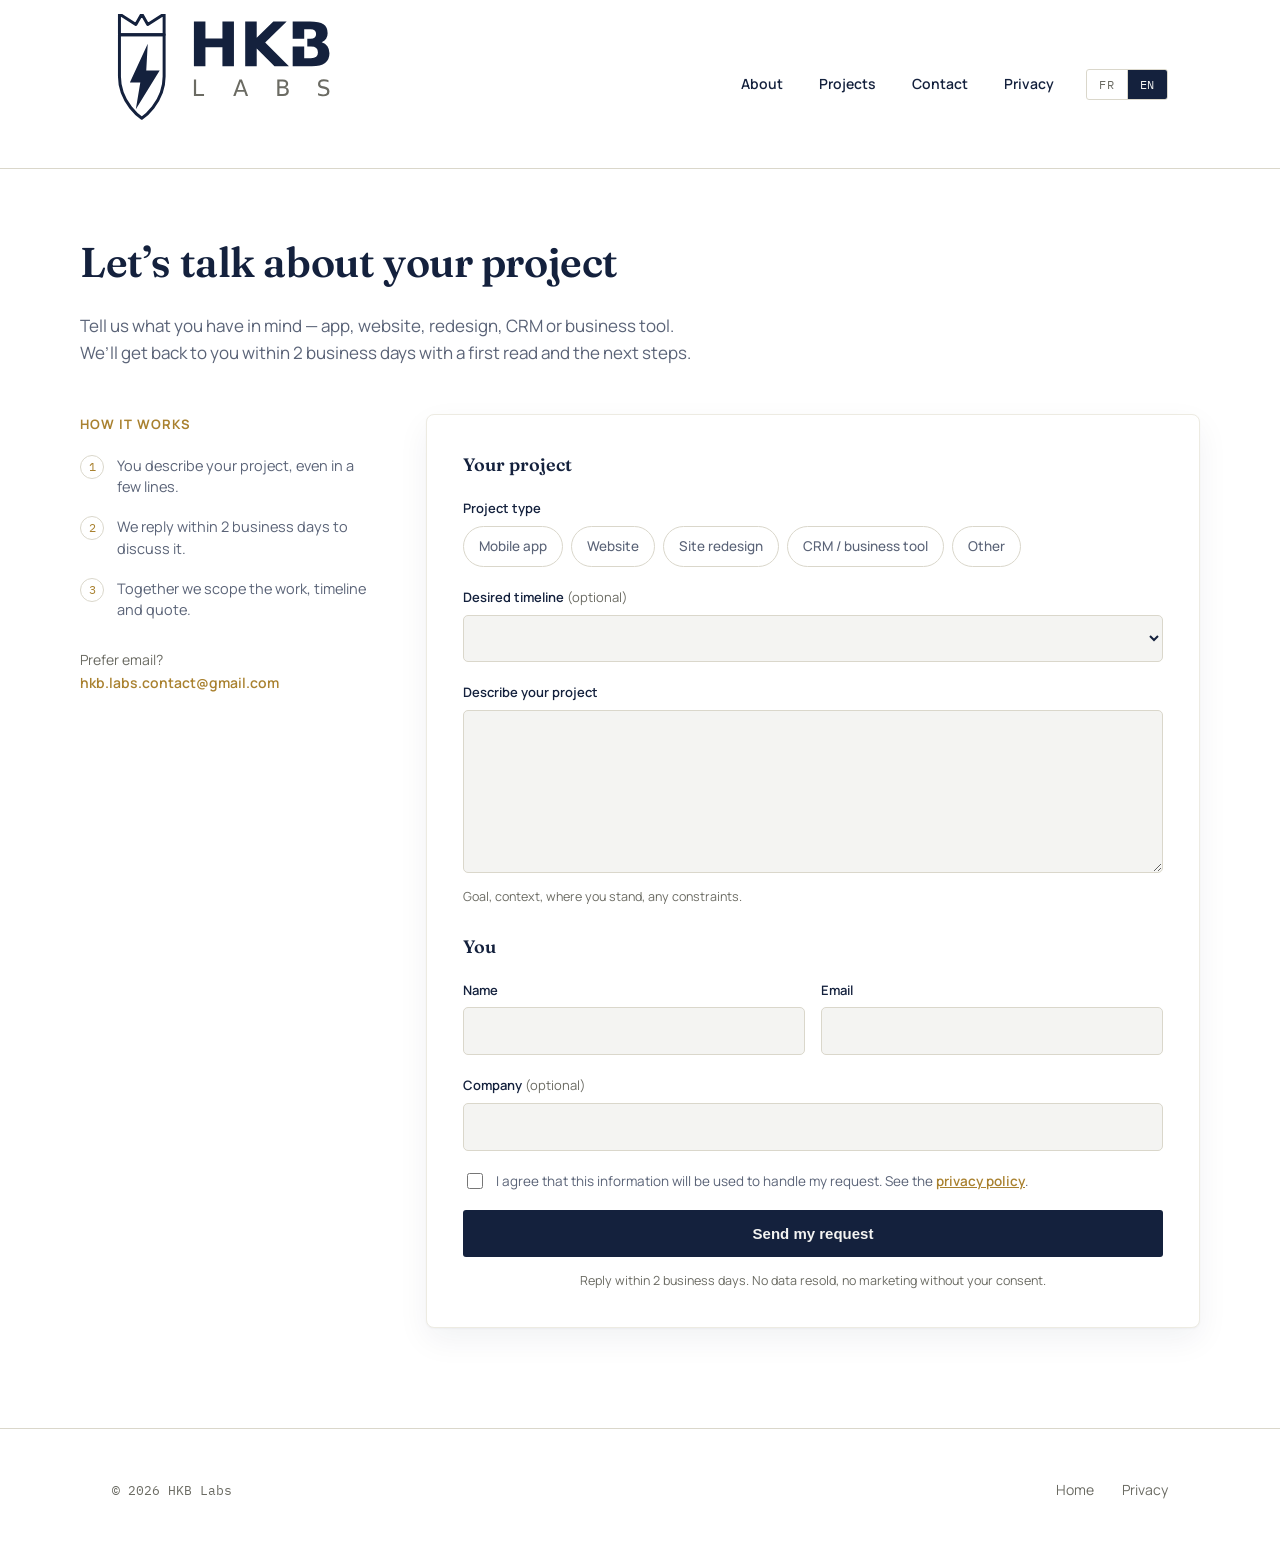
==== contact.html @ b04d3eff "Ajoute la page /contact et le formulaire de demande de devis - contact.html : page dediee bilingue F" ====
<!DOCTYPE html>
<html lang="fr" data-lang="fr">
<head>
<meta charset="UTF-8">
<meta name="viewport" content="width=device-width, initial-scale=1.0">
<title>Demander un devis — HKB Labs</title>
<meta name="description" content="Décrivez votre projet — application, site web, refonte, outil métier. HKB Labs revient vers vous sous 48 h ouvrées.">
<link rel="icon" type="image/svg+xml" href="assets/favicon.svg">
<link rel="stylesheet" href="styles.css">
<script>
  try {
    var l = localStorage.getItem('hkb-lang');
    if (l !== 'fr' && l !== 'en') l = (navigator.language || '').slice(0, 2).toLowerCase() === 'en' ? 'en' : 'fr';
  } catch (e) { var l = 'fr'; }
  document.documentElement.setAttribute('data-lang', l);
  document.documentElement.lang = l;
</script>
</head>
<body>

<header class="site-header">
  <div class="wrap">
    <a href="index.html" class="brand" aria-label="HKB Labs — accueil">
      <svg viewBox="0 0 165.01 94" xmlns="http://www.w3.org/2000/svg" aria-hidden="true">
        <path d="M5 14 L5 0 L16 7 L20 0 L24 7 L35 0 L35 14 Z" fill="none" stroke="#14213D" stroke-width="2" stroke-linejoin="round"/>
        <path d="M5 14 L35 14 L35 42 C35 60 20 70 20 70 C20 70 5 60 5 42 Z" fill="none" stroke="#14213D" stroke-width="2" stroke-linejoin="round"/>
        <path d="M24 20 L12 46 L19 46 L16 64 L32 38 L23 38 Z" fill="#14213D"/>
        <path d="M55.00,5.00 L62.73,5.00 L62.73,16.43 L74.15,16.43 L74.15,5.00 L81.88,5.00 L81.88,35.00 L74.15,35.00 L74.15,22.28 L62.73,22.28 L62.73,35.00 L55.00,35.00 L55.00,5.00 Z M89.44,5.00 L97.17,5.00 L97.17,15.95 L108.32,5.00 L117.30,5.00 L102.86,19.21 L118.79,35.00 L109.11,35.00 L97.17,23.18 L97.17,35.00 L89.44,35.00 L89.44,5.00 Z M133.33,16.62 Q135.17,16.62 136.11,15.81 Q137.05,15.01 137.05,13.44 Q137.05,11.89 136.11,11.08 Q135.17,10.27 133.33,10.27 L129.06,10.27 L129.06,16.62 L133.33,16.62 Z M133.60,29.73 Q135.93,29.73 137.10,28.75 Q138.28,27.77 138.28,25.78 Q138.28,23.83 137.12,22.85 Q135.95,21.88 133.60,21.88 L129.06,21.88 L129.06,29.73 L133.60,29.73 Z M140.79,18.95 Q143.28,19.67 144.64,21.62 Q146.01,23.57 146.01,26.40 Q146.01,30.74 143.08,32.87 Q140.15,35.00 134.16,35.00 L121.32,35.00 L121.32,5.00 L132.94,5.00 Q139.19,5.00 141.99,6.89 Q144.79,8.78 144.79,12.94 Q144.79,15.13 143.76,16.66 Q142.74,18.20 140.79,18.95 Z M121.32,16.62 L131.14,16.62 L131.14,21.88 L121.32,21.88 Z" fill="#14213D" fill-rule="evenodd"/>
        <path d="M55.00,44.06 L56.48,44.06 L56.48,53.76 L61.80,53.76 L61.80,55.00 L55.00,55.00 L55.00,44.06 Z M86.39,45.52 L84.38,50.96 L88.41,50.96 L86.39,45.52 Z M85.56,44.06 L87.23,44.06 L91.40,55.00 L89.86,55.00 L88.87,52.19 L83.94,52.19 L82.94,55.00 L81.38,55.00 L85.56,44.06 Z M112.46,49.78 L112.46,53.78 L114.83,53.78 Q116.03,53.78 116.60,53.29 Q117.18,52.79 117.18,51.78 Q117.18,50.75 116.60,50.27 Q116.03,49.78 114.83,49.78 L112.46,49.78 Z M112.46,45.28 L112.46,48.58 L114.65,48.58 Q115.73,48.58 116.26,48.17 Q116.80,47.76 116.80,46.93 Q116.80,46.10 116.26,45.69 Q115.73,45.28 114.65,45.28 L112.46,45.28 Z M110.98,44.06 L114.76,44.06 Q116.45,44.06 117.37,44.77 Q118.28,45.47 118.28,46.77 Q118.28,47.77 117.81,48.36 Q117.35,48.96 116.44,49.10 Q117.53,49.34 118.13,50.08 Q118.74,50.83 118.74,51.94 Q118.74,53.40 117.74,54.20 Q116.75,55.00 114.91,55.00 L110.98,55.00 L110.98,44.06 Z M145.35,44.42 L145.35,45.87 Q144.51,45.46 143.77,45.27 Q143.02,45.07 142.32,45.07 Q141.12,45.07 140.46,45.54 Q139.80,46.00 139.80,46.87 Q139.80,47.60 140.24,47.97 Q140.67,48.33 141.89,48.56 L142.78,48.74 Q144.44,49.06 145.23,49.86 Q146.01,50.65 146.01,51.98 Q146.01,53.57 144.95,54.39 Q143.88,55.21 141.83,55.21 Q141.05,55.21 140.17,55.04 Q139.30,54.86 138.36,54.52 L138.36,52.99 Q139.26,53.50 140.13,53.76 Q140.99,54.01 141.83,54.01 Q143.09,54.01 143.78,53.51 Q144.47,53.01 144.47,52.09 Q144.47,51.29 143.97,50.83 Q143.48,50.38 142.35,50.15 L141.45,49.98 Q139.80,49.65 139.05,48.94 Q138.32,48.24 138.32,46.99 Q138.32,45.54 139.34,44.70 Q140.36,43.87 142.15,43.87 Q142.92,43.87 143.72,44.01 Q144.52,44.15 145.35,44.42 Z" fill="#6B6B63"/>
      </svg>
    </a>
    <div class="header-right">
      <nav class="main-nav">
        <a href="index.html#about"><span data-lang="fr">À propos</span><span data-lang="en">About</span></a>
        <a href="index.html#projects"><span data-lang="fr">Projets</span><span data-lang="en">Projects</span></a>
        <a href="contact.html"><span data-lang="fr">Contact</span><span data-lang="en">Contact</span></a>
        <a href="privacy.html"><span data-lang="fr">Confidentialité</span><span data-lang="en">Privacy</span></a>
      </nav>
      <div class="lang-switch" role="group" aria-label="Langue / Language">
        <button type="button" data-set-lang="fr" aria-pressed="true">FR</button>
        <button type="button" data-set-lang="en" aria-pressed="false">EN</button>
      </div>
    </div>
  </div>
</header>

<main class="wrap contact-page">

  <div class="contact-head">
    <h1 data-lang="fr">Parlons de votre projet</h1>
    <h1 data-lang="en">Let’s talk about your project</h1>
    <p class="lead" data-lang="fr">Décrivez ce que vous avez en tête — application, site web, refonte, CRM ou outil métier. On revient vers vous sous 48 h ouvrées avec une première lecture et les prochaines étapes.</p>
    <p class="lead" data-lang="en">Tell us what you have in mind — app, website, redesign, CRM or business tool. We’ll get back to you within 2 business days with a first read and the next steps.</p>
  </div>

  <div class="contact-layout">

    <aside class="contact-aside">
      <h2 data-lang="fr">Comment ça se passe</h2>
      <h2 data-lang="en">How it works</h2>
      <ol class="steps">
        <li><span class="step-n">1</span><span><span data-lang="fr">Vous décrivez votre projet, même en quelques lignes.</span><span data-lang="en">You describe your project, even in a few lines.</span></span></li>
        <li><span class="step-n">2</span><span><span data-lang="fr">On revient vers vous sous 48 h ouvrées pour en discuter.</span><span data-lang="en">We reply within 2 business days to discuss it.</span></span></li>
        <li><span class="step-n">3</span><span><span data-lang="fr">On cadre ensemble le périmètre, le calendrier et le devis.</span><span data-lang="en">Together we scope the work, timeline and quote.</span></span></li>
      </ol>
      <p class="contact-direct" data-lang="fr">Vous préférez l’e-mail ?<br><a href="mailto:hkb.labs.contact@gmail.com">hkb.labs.contact@gmail.com</a></p>
      <p class="contact-direct" data-lang="en">Prefer email?<br><a href="mailto:hkb.labs.contact@gmail.com">hkb.labs.contact@gmail.com</a></p>
    </aside>

    <div class="contact-form-wrap">
      <form id="contact-form" class="contact-form" action="/api/contact" method="POST" novalidate>

        <div class="hp" aria-hidden="true">
          <label>Ne pas remplir ce champ
            <input type="text" name="fax" tabindex="-1" autocomplete="off">
          </label>
        </div>
        <input type="hidden" name="_t" id="form-ts" value="">
        <input type="hidden" name="lang" id="form-lang" value="fr">
        <input type="hidden" name="projectType" id="project-type" value="">

        <fieldset>
          <legend data-lang="fr">Votre projet</legend>
          <legend data-lang="en">Your project</legend>

          <div class="field">
            <span class="field-label" data-lang="fr">Type de projet</span>
            <span class="field-label" data-lang="en">Project type</span>
            <div class="chips" role="group" aria-label="Type de projet / Project type">
              <button type="button" class="chip" data-value="app" aria-pressed="false"><span data-lang="fr">Application mobile</span><span data-lang="en">Mobile app</span></button>
              <button type="button" class="chip" data-value="web" aria-pressed="false"><span data-lang="fr">Site web</span><span data-lang="en">Website</span></button>
              <button type="button" class="chip" data-value="refonte" aria-pressed="false"><span data-lang="fr">Refonte de site</span><span data-lang="en">Site redesign</span></button>
              <button type="button" class="chip" data-value="outil" aria-pressed="false"><span data-lang="fr">CRM / outil métier</span><span data-lang="en">CRM / business tool</span></button>
              <button type="button" class="chip" data-value="autre" aria-pressed="false"><span data-lang="fr">Autre</span><span data-lang="en">Other</span></button>
            </div>
            <p class="field-error" data-error-for="projectType" hidden><span data-lang="fr">Choisissez un type de projet.</span><span data-lang="en">Please choose a project type.</span></p>
          </div>

          <div class="field">
            <label for="timeline"><span data-lang="fr">Échéance souhaitée</span><span data-lang="en">Desired timeline</span> <span class="opt" data-lang="fr">(optionnel)</span><span class="opt" data-lang="en">(optional)</span></label>
            <select id="timeline" name="timeline"><option value=""></option></select>
          </div>

          <div class="field">
            <label for="message"><span data-lang="fr">Décrivez votre projet</span><span data-lang="en">Describe your project</span></label>
            <textarea id="message" name="message" rows="6" required minlength="15" placeholder=""></textarea>
            <p class="field-hint" data-lang="fr">Objectif, contexte, où vous en êtes, contraintes éventuelles.</p>
            <p class="field-hint" data-lang="en">Goal, context, where you stand, any constraints.</p>
            <p class="field-error" data-error-for="message" hidden><span data-lang="fr">Décrivez votre projet en quelques mots (15 caractères minimum).</span><span data-lang="en">Please describe your project in a few words (15 characters minimum).</span></p>
          </div>
        </fieldset>

        <fieldset>
          <legend data-lang="fr">Vous</legend>
          <legend data-lang="en">You</legend>

          <div class="field-row">
            <div class="field">
              <label for="name"><span data-lang="fr">Nom</span><span data-lang="en">Name</span></label>
              <input id="name" name="name" type="text" required autocomplete="name">
              <p class="field-error" data-error-for="name" hidden><span data-lang="fr">Indiquez votre nom.</span><span data-lang="en">Please enter your name.</span></p>
            </div>
            <div class="field">
              <label for="email"><span data-lang="fr">E-mail</span><span data-lang="en">Email</span></label>
              <input id="email" name="email" type="email" required autocomplete="email">
              <p class="field-error" data-error-for="email" hidden><span data-lang="fr">Adresse e-mail invalide.</span><span data-lang="en">Invalid email address.</span></p>
            </div>
          </div>

          <div class="field">
            <label for="company"><span data-lang="fr">Société</span><span data-lang="en">Company</span> <span class="opt" data-lang="fr">(optionnel)</span><span class="opt" data-lang="en">(optional)</span></label>
            <input id="company" name="company" type="text" autocomplete="organization">
          </div>

          <div class="field consent">
            <label>
              <input type="checkbox" id="consent" name="consent" value="yes" required>
              <span><span data-lang="fr">J’accepte que ces informations soient utilisées pour traiter ma demande. Voir la <a href="privacy.html">politique de confidentialité</a>.</span><span data-lang="en">I agree that this information will be used to handle my request. See the <a href="privacy.html">privacy policy</a>.</span></span>
            </label>
            <p class="field-error" data-error-for="consent" hidden><span data-lang="fr">Vous devez accepter pour envoyer votre demande.</span><span data-lang="en">You must agree in order to send your request.</span></p>
          </div>
        </fieldset>

        <p class="form-error-banner" id="form-error" hidden></p>

        <button type="submit" class="btn btn-primary" id="submit-btn"><span data-lang="fr">Envoyer ma demande</span><span data-lang="en">Send my request</span></button>

        <p class="form-foot" data-lang="fr">Réponse sous 48 h ouvrées. Aucune donnée revendue, aucun démarchage sans votre accord.</p>
        <p class="form-foot" data-lang="en">Reply within 2 business days. No data resold, no marketing without your consent.</p>
      </form>
    </div>

  </div>
</main>

<footer>
  <div class="wrap">
    <span class="footer-copy">© 2026 HKB Labs</span>
    <ul class="footer-links">
      <li><a href="index.html"><span data-lang="fr">Accueil</span><span data-lang="en">Home</span></a></li>
      <li><a href="privacy.html"><span data-lang="fr">Confidentialité</span><span data-lang="en">Privacy</span></a></li>
    </ul>
  </div>
</footer>

<script>
  window.HKB_TITLES = {
    fr: "Demander un devis — HKB Labs",
    en: "Request a quote — HKB Labs"
  };
  window.HKB_DESCRIPTIONS = {
    fr: "Décrivez votre projet — application, site web, refonte, outil métier. HKB Labs revient vers vous sous 48 h ouvrées.",
    en: "Tell us about your project — app, website, redesign, business tool. HKB Labs replies within 2 business days."
  };
</script>
<script src="lang.js"></script>
<script src="contact.js"></script>

</body>
</html>
---- styles.css ----
@import url('https://fonts.googleapis.com/css2?family=Fraunces:opsz,wght@9..144,400;9..144,500;9..144,600;9..144,700&family=Manrope:wght@400;500;600;700&family=IBM+Plex+Mono:wght@400;500&display=swap');

:root {
  --ink: #14213D;
  --ink-70: #14213Db3;
  --ivory: #F4F4F2;
  --paper: #FFFFFF;
  --brass: #A9812F;
  --brass-soft: #A9812F26;
  --muted: #6B6B63;
  --line: #DAD7CB;
  --danger: #B3261E;

  --display: 'Fraunces', Georgia, serif;
  --body: 'Manrope', -apple-system, BlinkMacSystemFont, sans-serif;
  --mono: 'IBM Plex Mono', ui-monospace, monospace;

  --max: 1120px;
}

* { box-sizing: border-box; }

html { scroll-behavior: smooth; }

body {
  margin: 0;
  background: var(--paper);
  color: var(--ink);
  font-family: var(--body);
  font-size: 16px;
  line-height: 1.6;
  -webkit-font-smoothing: antialiased;
}

a { color: inherit; }

.wrap {
  max-width: var(--max);
  margin: 0 auto;
  padding: 0 32px;
}

/* ---------- Header ---------- */

.site-header {
  position: sticky;
  top: 0;
  z-index: 20;
  background: rgba(255, 255, 255, 0.88);
  backdrop-filter: blur(8px);
  border-bottom: 1px solid var(--line);
}

.site-header .wrap {
  display: flex;
  align-items: center;
  justify-content: space-between;
  height: 168px;
}

.brand {
  display: flex;
  align-items: center;
  gap: 10px;
  text-decoration: none;
  position: relative;
  overflow: hidden;
  opacity: 0;
  transform: translateY(6px);
  animation: brand-in 1.4s cubic-bezier(.2,.7,.3,1) forwards .2s;
}

.brand svg { height: 140px; width: auto; display: block; position: relative; z-index: 1; }

.brand::after {
  content: '';
  position: absolute;
  top: -20%;
  left: -70%;
  width: 38%;
  height: 140%;
  background: linear-gradient(
    115deg,
    transparent 0%,
    rgba(169, 129, 47, 0) 30%,
    rgba(255, 255, 255, 0.75) 50%,
    rgba(169, 129, 47, 0) 70%,
    transparent 100%
  );
  transform: skewX(-18deg);
  mix-blend-mode: soft-light;
  pointer-events: none;
  z-index: 2;
  animation: brand-shine 11s ease-in-out infinite;
  animation-delay: 2.2s;
}

@keyframes brand-in {
  to { opacity: 1; transform: translateY(0); }
}

@keyframes brand-shine {
  0%   { left: -70%; }
  16%  { left: 130%; }
  100% { left: 130%; }
}

@media (prefers-reduced-motion: reduce) {
  .brand { opacity: 1; transform: none; animation: none; }
  .brand::after { display: none; }
}

.brand-word {
  font-family: var(--body);
  font-weight: 700;
  font-size: 17px;
  letter-spacing: 0.02em;
  color: var(--ink);
}

.brand-word span {
  color: var(--muted);
  font-weight: 500;
}

nav.main-nav {
  display: flex;
  gap: 36px;
}

nav.main-nav a {
  text-decoration: none;
  font-size: 14px;
  font-weight: 600;
  color: var(--ink);
  position: relative;
  padding: 4px 0;
}

nav.main-nav a::after {
  content: '';
  position: absolute;
  left: 0; right: 0; bottom: -2px;
  height: 2px;
  background: var(--brass);
  transform: scaleX(0);
  transform-origin: left;
  transition: transform .25s ease;
}

nav.main-nav a:hover::after { transform: scaleX(1); }

/* ---------- Hero ---------- */

.hero {
  padding: 96px 0 72px;
  position: relative;
  overflow: hidden;
}

.hero .wrap {
  display: grid;
  grid-template-columns: 1.15fr 0.85fr;
  gap: 48px;
  align-items: center;
}

.eyebrow {
  font-family: var(--mono);
  font-size: 12px;
  letter-spacing: 0.14em;
  text-transform: uppercase;
  color: var(--brass);
  display: inline-flex;
  align-items: center;
  gap: 10px;
  margin-bottom: 22px;
}

.eyebrow::before {
  content: '';
  width: 22px;
  height: 1px;
  background: var(--brass);
  display: inline-block;
}

h1.hero-title {
  font-family: var(--display);
  font-weight: 600;
  font-size: clamp(2.4rem, 4.6vw, 3.6rem);
  line-height: 1.08;
  margin: 0 0 24px;
  letter-spacing: -0.01em;
}

h1.hero-title em {
  font-style: italic;
  font-weight: 500;
  color: var(--brass);
}

.hero-sub {
  font-size: 18px;
  color: var(--ink-70);
  max-width: 46ch;
  margin: 0 0 34px;
}

.cta-row { display: flex; gap: 16px; flex-wrap: wrap; }

.btn {
  display: inline-flex;
  align-items: center;
  gap: 8px;
  padding: 13px 24px;
  border-radius: 3px;
  font-weight: 600;
  font-size: 14px;
  text-decoration: none;
  border: 1px solid transparent;
  transition: transform .18s ease, background .18s ease, border-color .18s ease;
}

.btn-primary {
  background: var(--ink);
  color: var(--ivory);
}
.btn-primary:hover { transform: translateY(-1px); background: #1c2c50; }

.btn-ghost {
  border-color: var(--ink);
  color: var(--ink);
}
.btn-ghost:hover { border-color: var(--brass); color: var(--brass); }

/* Hero mark: engraved line-draw */

.hero-mark {
  display: flex;
  align-items: center;
  justify-content: center;
}

.hero-mark svg { width: 100%; max-width: 260px; height: auto; }

.mark-line {
  fill: none;
  stroke: var(--ink);
  stroke-width: 2.4;
  stroke-linejoin: round;
  stroke-linecap: round;
  stroke-dasharray: 620;
  stroke-dashoffset: 620;
  animation: draw 3.6s ease forwards .4s;
}

.mark-bolt {
  fill: var(--brass);
  opacity: 0;
  animation: appear 1s ease forwards 3.4s;
}

@keyframes draw { to { stroke-dashoffset: 0; } }
@keyframes appear { to { opacity: 1; } }

@media (prefers-reduced-motion: reduce) {
  .mark-line { animation: none; stroke-dashoffset: 0; }
  .mark-bolt { animation: none; opacity: 1; }
}

/* ---------- Sections ---------- */

section { padding: 88px 0; }

.section-head {
  display: flex;
  justify-content: space-between;
  align-items: flex-end;
  gap: 24px;
  margin-bottom: 48px;
  border-bottom: 1px solid var(--line);
  padding-bottom: 24px;
}

h2.section-title {
  font-family: var(--display);
  font-weight: 600;
  font-size: clamp(1.7rem, 3vw, 2.3rem);
  margin: 0;
  letter-spacing: -0.01em;
}

.section-note {
  font-size: 15px;
  color: var(--muted);
  max-width: 34ch;
  text-align: right;
}

/* About */

.about-grid {
  display: grid;
  grid-template-columns: 1fr 1fr;
  gap: 56px;
}

.about-grid p { color: var(--ink-70); font-size: 16px; }

.values {
  list-style: none;
  margin: 28px 0 0;
  padding: 0;
  display: grid;
  gap: 18px;
}

.values li {
  display: grid;
  grid-template-columns: 24px 1fr;
  gap: 14px;
  align-items: baseline;
}

.values .mark {
  font-family: var(--mono);
  color: var(--brass);
  font-size: 13px;
}

.values strong { font-family: var(--body); font-weight: 700; }
.values span.desc { color: var(--muted); display: block; font-size: 14.5px; margin-top: 2px; }

/* Projects */

.project-grid {
  display: grid;
  grid-template-columns: repeat(3, 1fr);
  gap: 24px;
}

.project-card {
  background: var(--paper);
  border: 1px solid #EDEBE2;
  border-radius: 6px;
  padding: 28px;
  display: flex;
  flex-direction: column;
  gap: 14px;
  min-height: 220px;
  box-shadow: 0 1px 2px rgba(20, 33, 61, 0.04), 0 10px 28px rgba(20, 33, 61, 0.06);
  transition: border-color .2s ease, transform .2s ease, box-shadow .2s ease;
}

.project-card:not(.placeholder):hover {
  border-color: var(--brass);
  transform: translateY(-3px);
  box-shadow: 0 2px 6px rgba(20, 33, 61, 0.06), 0 18px 44px rgba(20, 33, 61, 0.11);
}


.status-tag {
  align-self: flex-start;
  font-family: var(--mono);
  font-size: 11px;
  letter-spacing: 0.08em;
  text-transform: uppercase;
  padding: 5px 10px;
  border-radius: 2px;
  background: var(--brass-soft);
  color: var(--brass);
}

.project-card h3 {
  font-family: var(--display);
  font-size: 22px;
  font-weight: 600;
  margin: 0;
}

.project-card-top {
  display: flex;
  align-items: center;
  justify-content: space-between;
  gap: 14px;
  min-height: 44px;
}

.project-card-top .status-tag {
  align-self: center;
}

.project-logo-icon {
  width: 42px;
  height: 42px;
  border-radius: 10px;
  flex-shrink: 0;
  display: block;
  border: 1px solid rgba(20, 33, 61, 0.08);
  box-shadow: 0 1px 3px rgba(20, 33, 61, 0.14), 0 4px 10px rgba(20, 33, 61, 0.12);
}

.project-logo-wordmark {
  height: 40px;
  width: auto;
  max-width: 55%;
  display: block;
  flex-shrink: 0;
}

.visually-hidden {
  position: absolute;
  width: 1px;
  height: 1px;
  margin: -1px;
  padding: 0;
  overflow: hidden;
  clip: rect(0 0 0 0);
  white-space: nowrap;
  border: 0;
}

.project-card p {
  color: var(--muted);
  font-size: 14.5px;
  margin: 0;
  flex-grow: 1;
}

.project-card.placeholder {
  border-style: dashed;
  border-color: var(--line);
  box-shadow: none;
  justify-content: center;
  align-items: center;
  text-align: center;
  color: var(--muted);
}

.project-card.placeholder .status-tag {
  background: transparent;
  border: 1px dashed var(--line);
  color: var(--muted);
}

/* Footer */

footer {
  border-top: 1px solid var(--line);
  padding: 48px 0;
}

footer .wrap {
  display: flex;
  justify-content: space-between;
  align-items: center;
  flex-wrap: wrap;
  gap: 20px;
}

.footer-links {
  display: flex;
  gap: 28px;
  list-style: none;
  padding: 0;
  margin: 0;
}

.footer-links a {
  text-decoration: none;
  font-size: 14px;
  color: var(--muted);
}
.footer-links a:hover { color: var(--brass); }

.footer-copy {
  font-family: var(--mono);
  font-size: 12.5px;
  color: var(--muted);
}

/* ---------- Legal / Privacy page ---------- */

.legal {
  padding: 64px 0 96px;
  max-width: 760px;
}

.legal h1 {
  font-family: var(--display);
  font-weight: 600;
  font-size: 2.2rem;
  margin-bottom: 6px;
}

.legal .updated {
  font-family: var(--mono);
  font-size: 12.5px;
  color: var(--muted);
  margin-bottom: 40px;
  display: block;
}

.legal h2 {
  font-family: var(--body);
  font-size: 15px;
  text-transform: uppercase;
  letter-spacing: 0.06em;
  color: var(--brass);
  margin: 44px 0 12px;
}

.legal p, .legal li { color: var(--ink-70); font-size: 15.5px; }
.legal ul { padding-left: 20px; }

.app-policy-block {
  border-left: 2px solid var(--brass);
  padding-left: 20px;
  margin: 20px 0;
}

.legal .lead { font-size: 16.5px; color: var(--ink); }

/* ---------- Bilingue FR / EN ---------- */

html[data-lang="fr"] [data-lang="en"],
html[data-lang="en"] [data-lang="fr"] { display: none !important; }

.header-right {
  display: flex;
  align-items: center;
  gap: 32px;
  flex-wrap: wrap;
}

.lang-switch {
  display: inline-flex;
  border: 1px solid var(--line);
  border-radius: 3px;
  overflow: hidden;
  flex-shrink: 0;
}

.lang-switch button {
  font-family: var(--mono);
  font-size: 12px;
  letter-spacing: 0.06em;
  padding: 7px 12px;
  background: transparent;
  border: 0;
  color: var(--muted);
  cursor: pointer;
  transition: background .18s ease, color .18s ease;
}

.lang-switch button + button { border-left: 1px solid var(--line); }
.lang-switch button:hover { color: var(--ink); }
.lang-switch button[aria-pressed="true"] { background: var(--ink); color: var(--ivory); }

/* ---------- Page contact / demande de devis ---------- */

.contact-page { padding: 60px 0 100px; }

.contact-head { max-width: 620px; margin-bottom: 48px; }
.contact-head h1 {
  font-family: var(--display);
  font-weight: 600;
  font-size: clamp(1.9rem, 3.4vw, 2.6rem);
  letter-spacing: -0.01em;
  margin: 0 0 16px;
}
.contact-head .lead { font-size: 17px; color: var(--ink-70); margin: 0; }

.contact-layout {
  display: grid;
  grid-template-columns: 290px 1fr;
  gap: 56px;
  align-items: start;
}

.contact-aside { position: sticky; top: 188px; }
.contact-aside h2 {
  font-family: var(--body);
  font-size: 13px;
  text-transform: uppercase;
  letter-spacing: 0.08em;
  color: var(--brass);
  margin: 0 0 20px;
}
.steps { list-style: none; margin: 0 0 28px; padding: 0; display: grid; gap: 18px; }
.steps li {
  display: grid;
  grid-template-columns: 24px 1fr;
  gap: 13px;
  align-items: start;
  font-size: 14.5px;
  color: var(--ink-70);
  line-height: 1.5;
}
.step-n {
  font-family: var(--mono);
  font-size: 12px;
  width: 24px;
  height: 24px;
  border-radius: 50%;
  border: 1px solid var(--line);
  display: grid;
  place-items: center;
  color: var(--brass);
}
.contact-direct { font-size: 14px; color: var(--muted); margin: 0; line-height: 1.6; }
.contact-direct a { color: var(--brass); font-weight: 600; text-decoration: none; }
.contact-direct a:hover { text-decoration: underline; }

.contact-form-wrap {
  background: var(--paper);
  border: 1px solid #EDEBE2;
  border-radius: 8px;
  padding: 36px;
  box-shadow: 0 1px 2px rgba(20, 33, 61, 0.04), 0 12px 32px rgba(20, 33, 61, 0.06);
}

.contact-form fieldset { border: 0; margin: 0 0 26px; padding: 0; }
.contact-form fieldset:last-of-type { margin-bottom: 18px; }
.contact-form legend {
  font-family: var(--display);
  font-size: 18px;
  font-weight: 600;
  padding: 0;
  margin-bottom: 18px;
}

.field { margin-bottom: 20px; }
.field:last-child { margin-bottom: 0; }
.field-row { display: grid; grid-template-columns: 1fr 1fr; gap: 16px; }

.field label,
.field .field-label {
  display: block;
  font-size: 13px;
  font-weight: 600;
  color: var(--ink);
  margin-bottom: 7px;
}
.field .opt { font-weight: 400; color: var(--muted); }

.contact-form input[type="text"],
.contact-form input[type="email"],
.contact-form select,
.contact-form textarea {
  width: 100%;
  font: inherit;
  font-size: 15px;
  color: var(--ink);
  background: var(--ivory);
  border: 1px solid var(--line);
  border-radius: 5px;
  padding: 11px 13px;
  transition: border-color .15s ease, box-shadow .15s ease, background .15s ease;
}
.contact-form textarea { resize: vertical; min-height: 128px; line-height: 1.55; }
.contact-form input:focus,
.contact-form select:focus,
.contact-form textarea:focus {
  outline: none;
  border-color: var(--brass);
  background: var(--paper);
  box-shadow: 0 0 0 3px var(--brass-soft);
}
.contact-form [aria-invalid="true"] { border-color: var(--danger); }

.chips { display: flex; flex-wrap: wrap; gap: 8px; }
.chip {
  font: inherit;
  font-size: 13.5px;
  font-weight: 500;
  padding: 9px 15px;
  border-radius: 999px;
  border: 1px solid var(--line);
  background: var(--paper);
  color: var(--ink-70);
  cursor: pointer;
  transition: background .15s ease, border-color .15s ease, color .15s ease;
}
.chip:hover { border-color: var(--ink); color: var(--ink); }
.chip.is-selected { background: var(--ink); border-color: var(--ink); color: var(--ivory); }

.field-hint { font-size: 12.5px; color: var(--muted); margin: 6px 0 0; }
.field-error { font-size: 12.5px; color: var(--danger); font-weight: 500; margin: 6px 0 0; }

.field.consent label {
  display: grid;
  grid-template-columns: auto 1fr;
  gap: 10px;
  font-size: 13.5px;
  font-weight: 400;
  color: var(--ink-70);
  line-height: 1.5;
  margin-bottom: 0;
  cursor: pointer;
}
.field.consent input {
  width: 16px;
  height: 16px;
  margin-top: 2px;
  accent-color: var(--brass);
}
.field.consent a { color: var(--brass); font-weight: 600; }

.form-error-banner {
  background: #FBEAE8;
  border: 1px solid #E7B7B1;
  color: #8A2015;
  border-radius: 5px;
  padding: 11px 14px;
  font-size: 13.5px;
  margin-bottom: 18px;
}

#submit-btn {
  width: 100%;
  justify-content: center;
  font-size: 15px;
  padding: 14px;
}
#submit-btn:disabled { opacity: .7; cursor: progress; }

.form-foot { font-size: 12.5px; color: var(--muted); text-align: center; margin: 14px 0 0; }

.hp {
  position: absolute;
  left: -9999px;
  width: 1px;
  height: 1px;
  overflow: hidden;
}

.contact-success { text-align: center; padding: 28px 8px; }
.contact-success-mark {
  width: 52px;
  height: 52px;
  margin: 0 auto 18px;
  border-radius: 50%;
  background: var(--brass-soft);
  color: var(--brass);
  display: grid;
  place-items: center;
  font-size: 24px;
}
.contact-success h2 {
  font-family: var(--display);
  font-size: 22px;
  font-weight: 600;
  margin: 0 0 10px;
}
.contact-success p { color: var(--ink-70); font-size: 15px; margin: 0; line-height: 1.6; }
.contact-success a { color: var(--brass); font-weight: 600; text-decoration: none; }

/* ---------- Responsive ---------- */

@media (max-width: 860px) {
  .site-header .wrap { height: auto; flex-wrap: wrap; padding-top: 16px; padding-bottom: 16px; gap: 12px; }
  .brand svg { height: 72px; }
  .header-right { width: 100%; justify-content: space-between; gap: 16px; }
  nav.main-nav { gap: 20px; flex-wrap: wrap; }
  nav.main-nav a { font-size: 13px; }
  .hero .wrap { grid-template-columns: 1fr; }
  .hero-mark { order: -1; max-width: 160px; margin: 0 auto 24px; }
  .about-grid { grid-template-columns: 1fr; }
  .project-grid { grid-template-columns: 1fr; }
  .section-head { flex-direction: column; align-items: flex-start; }
  .section-note { text-align: left; }
  .contact-layout { grid-template-columns: 1fr; gap: 32px; }
  .contact-aside { position: static; }
  .contact-form-wrap { padding: 24px; }
  .field-row { grid-template-columns: 1fr; gap: 0; }
}
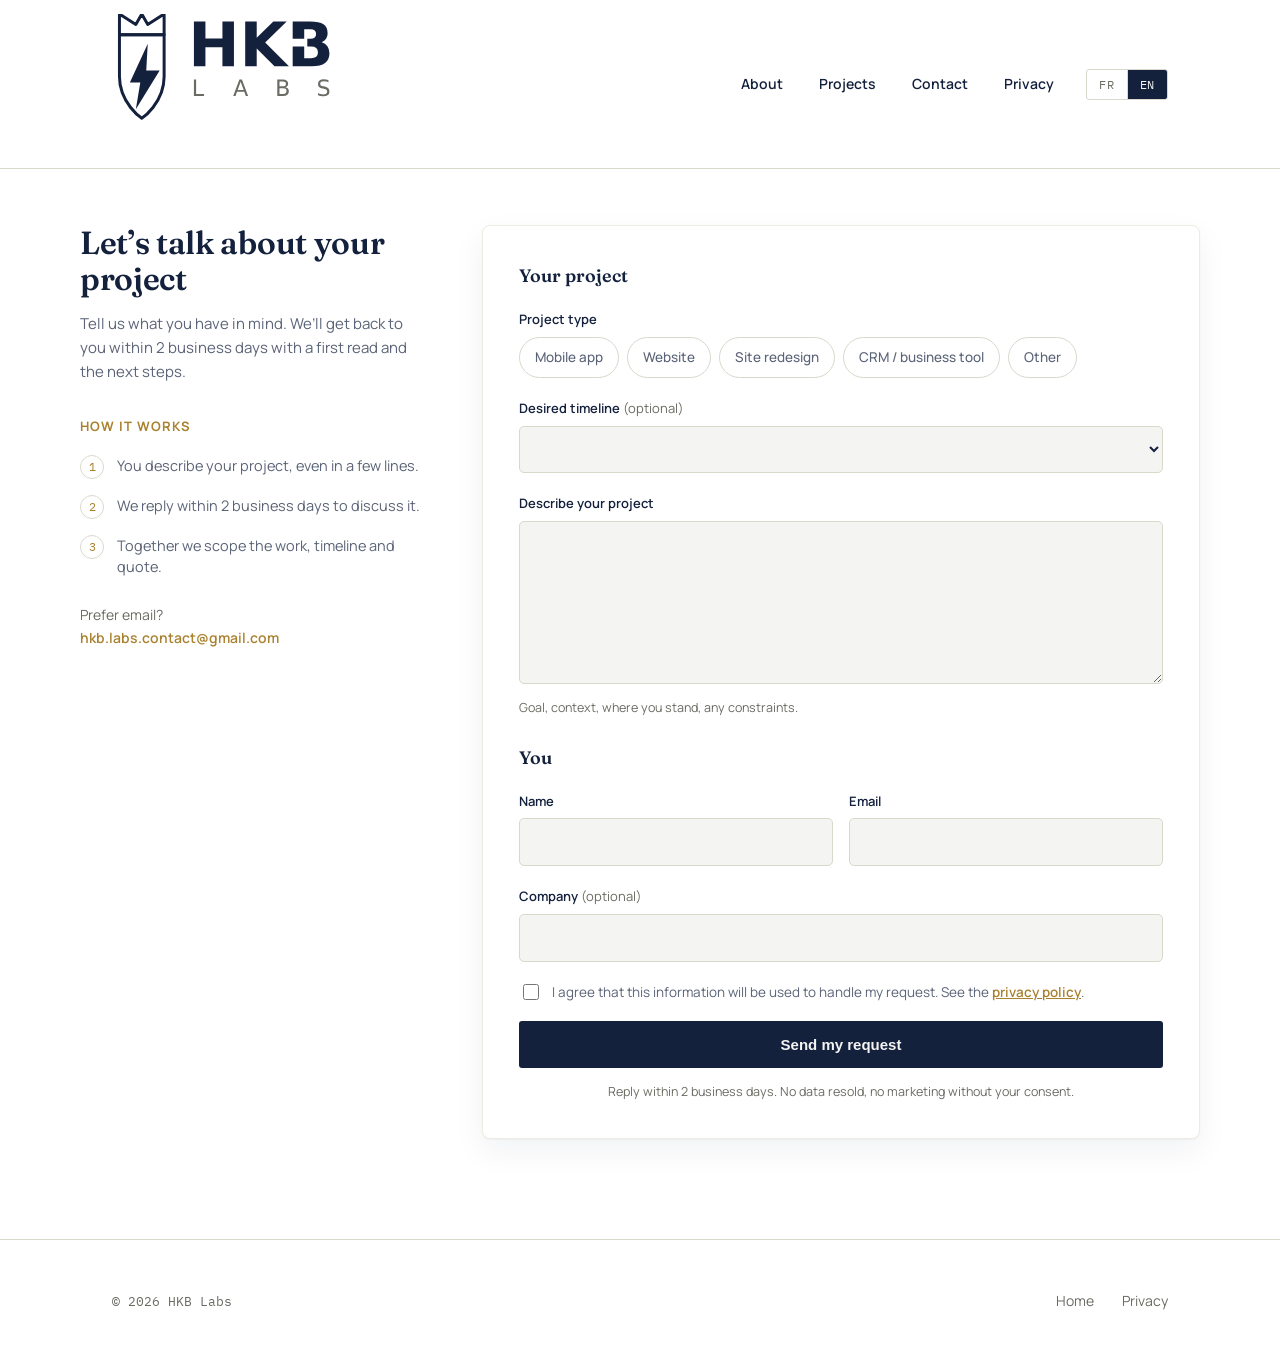
==== commit 13a9a575: "contact : titre + intro déplacés dans le panneau latéral figé Le bloc « Parlons de votre projet » re" ====
--- a/contact.html
+++ b/contact.html
@@ -46,16 +46,14 @@
 
 <main class="wrap contact-page">
 
-  <div class="contact-head">
-    <h1 data-lang="fr">Parlons de votre projet</h1>
-    <h1 data-lang="en">Let’s talk about your project</h1>
-    <p class="lead" data-lang="fr">Décrivez ce que vous avez en tête — application, site web, refonte, CRM ou outil métier. On revient vers vous sous 48 h ouvrées avec une première lecture et les prochaines étapes.</p>
-    <p class="lead" data-lang="en">Tell us what you have in mind — app, website, redesign, CRM or business tool. We’ll get back to you within 2 business days with a first read and the next steps.</p>
-  </div>
-
   <div class="contact-layout">
 
     <aside class="contact-aside">
+      <h1 data-lang="fr">Parlons de votre projet</h1>
+      <h1 data-lang="en">Let’s talk about your project</h1>
+      <p class="contact-intro" data-lang="fr">Décrivez ce que vous avez en tête. On revient vers vous sous 48 h ouvrées avec une première lecture et les prochaines étapes.</p>
+      <p class="contact-intro" data-lang="en">Tell us what you have in mind. We’ll get back to you within 2 business days with a first read and the next steps.</p>
+
       <h2 data-lang="fr">Comment ça se passe</h2>
       <h2 data-lang="en">How it works</h2>
       <ol class="steps">
--- a/styles.css
+++ b/styles.css
@@ -560,35 +560,47 @@
 
 /* ---------- Page contact / demande de devis ---------- */
 
-.contact-page { padding: 60px 0 100px; }
-
-.contact-head { max-width: 620px; margin-bottom: 48px; }
-.contact-head h1 {
+.contact-page { padding: 56px 0 100px; }
+
+.contact-layout {
+  display: grid;
+  grid-template-columns: 350px 1fr;
+  gap: 52px;
+  align-items: start;
+}
+
+.contact-aside {
+  position: sticky;
+  top: 190px;
+  align-self: start;
+  max-height: calc(100vh - 220px);
+  overflow-y: auto;
+  overscroll-behavior: contain;
+}
+
+.contact-aside h1 {
   font-family: var(--display);
   font-weight: 600;
-  font-size: clamp(1.9rem, 3.4vw, 2.6rem);
+  font-size: clamp(1.55rem, 2.5vw, 2rem);
+  line-height: 1.14;
   letter-spacing: -0.01em;
-  margin: 0 0 16px;
-}
-.contact-head .lead { font-size: 17px; color: var(--ink-70); margin: 0; }
-
-.contact-layout {
-  display: grid;
-  grid-template-columns: 290px 1fr;
-  gap: 56px;
-  align-items: start;
-}
-
-.contact-aside { position: sticky; top: 188px; }
+  margin: 0 0 14px;
+}
+.contact-intro {
+  font-size: 15px;
+  color: var(--ink-70);
+  line-height: 1.6;
+  margin: 0 0 32px;
+}
 .contact-aside h2 {
   font-family: var(--body);
   font-size: 13px;
   text-transform: uppercase;
   letter-spacing: 0.08em;
   color: var(--brass);
-  margin: 0 0 20px;
-}
-.steps { list-style: none; margin: 0 0 28px; padding: 0; display: grid; gap: 18px; }
+  margin: 0 0 18px;
+}
+.steps { list-style: none; margin: 0 0 26px; padding: 0; display: grid; gap: 16px; }
 .steps li {
   display: grid;
   grid-template-columns: 24px 1fr;
@@ -771,8 +783,8 @@
   .project-grid { grid-template-columns: 1fr; }
   .section-head { flex-direction: column; align-items: flex-start; }
   .section-note { text-align: left; }
-  .contact-layout { grid-template-columns: 1fr; gap: 32px; }
-  .contact-aside { position: static; }
+  .contact-layout { grid-template-columns: 1fr; gap: 30px; }
+  .contact-aside { position: static; max-height: none; overflow: visible; }
   .contact-form-wrap { padding: 24px; }
   .field-row { grid-template-columns: 1fr; gap: 0; }
 }
